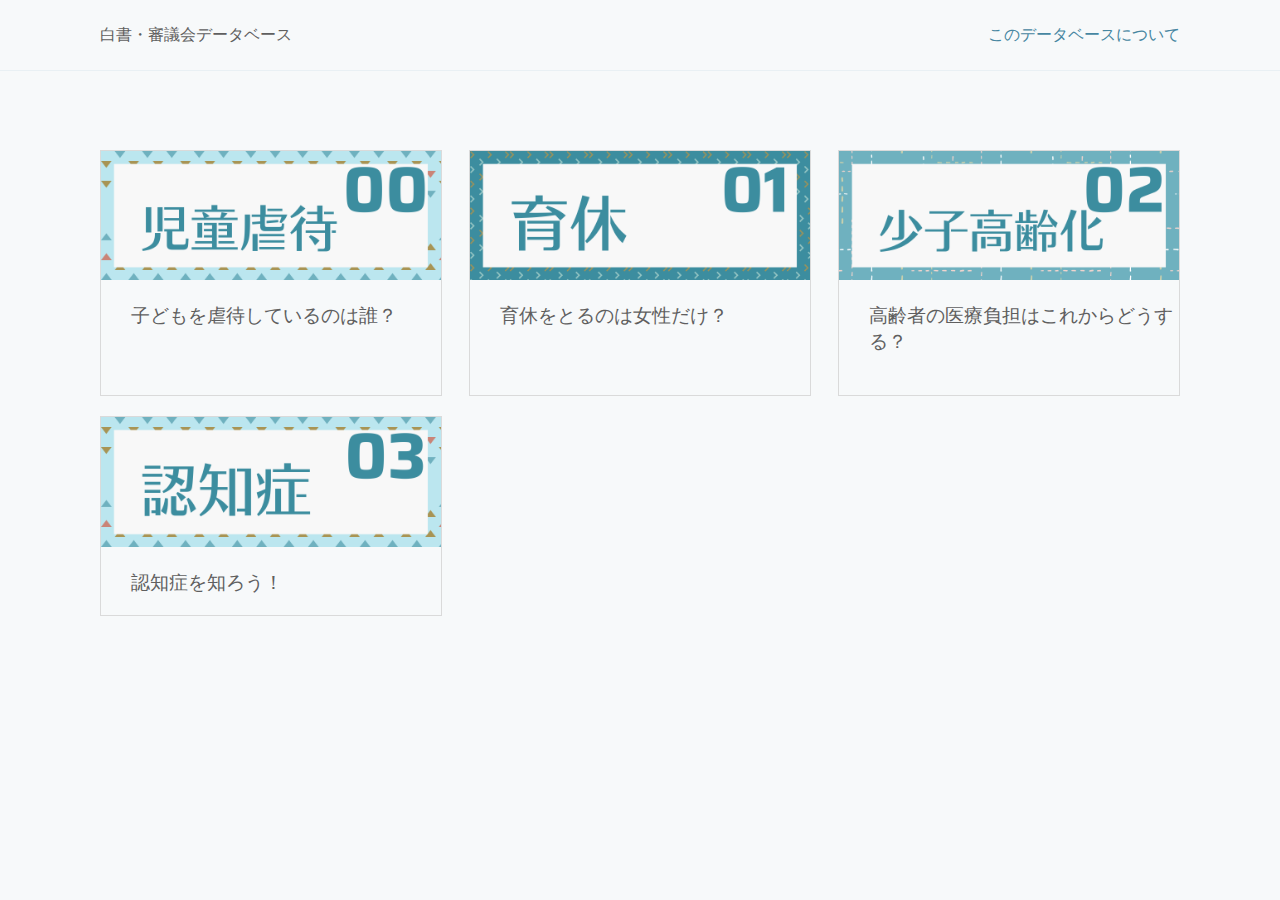
==== index.html @ 22dab5fa "コラムデザイン追加" ====
<!DOCTYPE html>
<html lang="ja" dir="ltr">
  <head>
    <meta charset="utf-8">
    <title>白書コラム</title>
    <link rel="stylesheet" href="stylesheet.css">
  </head>
  <body>
    <header>
      <div class="header_wrapper">
      <div class="header_top">
        <a href="#">白書・審議会データベース</a>
      </div>
      <div class="header_nav">
        <a href="#">このデータベースについて</a>
      </div>
    </header>
    <div class="container">
      <ul class="contents-list">
        <li><a href="colum00.html">
          <div><img src="image/00.png" alt=""></div>
          <p>子どもを虐待しているのは誰？</p></a>
      　</li>

        <li>
          <div><img src="image/01.png" alt=""></div>
          <p>育休をとるのは女性だけ？</p>
    　　</li>

        <li>
         <div><img src="image/02.png" alt=""></div>
         <p>高齢者の医療負担はこれからどうする？</p>
  　    </li>

        <li>
          <div><img src="image/03.png" alt=""></div>
          <p>認知症を知ろう！</p>
        </li>


      </ul>

    </div>
  </body>
</html>
---- stylesheet.css ----
body{
  font-family: 'Hiragino Kaku Gothic Pro', 'ãƒ’ãƒ©ã‚®ãƒŽè§’ã‚´ Pro W3', sans-serif;
	font-size: 1em;
	color: #5F5F5F;
	background-color: #F7F9FA;
  margin: 0;
}

a,a:visited {
	text-decoration: none;
	color: #5F5F5F
}

a:hover {
	opacity: 0.6;
	transition: all 0.5s;
}

header {
	background-color: #F7F9FA;
	border-bottom: solid 1px #E9F0F4;
	width: 100%;
	position: fixed;
	z-index: 100;
}

.header_wrapper {
	height: 70px;
	display: flex;
	justify-content: space-between;
	align-items: center;
	align-content: center;
	max-width: 1080px;
	margin: 0 auto;

}

.header_nav a {
	color: #4686A1;
}

/*コラムメニューページ*/
.container{
  padding: 150px 50px;
}

.contents-list{
  list-style: none;
  display: flex;
  flex-flow: row wrap;
  justify-content: space-between;
  margin: 0 50px;
  padding: 0;
  flex-wrap: wrap;
}

.contents-list li{
  width: 31.5%;
  flex: auto auto 30%;
  margin-bottom: 20px;
  border: 1px solid #dadada;
  transition: all .5s;
}

.contents-list li:hover{
  cursor: pointer;
  transform: translateY(-2px);
  box-shadow: 5px 8px 10px #555555;
  opacity: 0.8;
}

.contents-list li:empty{
  border: none;
}

.contents-list img{
  width: 100%;
}

.contents-list p{
  padding-left: 30px;
  font-size: 19px;
}


/*コラムページ*/
.container-colum {
  padding: 150px 250px;
}

.container-colum h1{
  font-size: 45px;
  color: #3C8D9F;
}

.contents-colum {
  margin-top: 20px;
  padding: 30px 2px;
  font-size: 21px;
  border-top: 3px solid #3C8D9F;
}

.contents-colum p{
  text-indent: 2em;
  line-height: 45px;
  padding-bottom: 10px;
}

.contents-colum img{
  width: 80%;
  margin: 30px auto;
}

.colum-img{
  text-align: center;
}
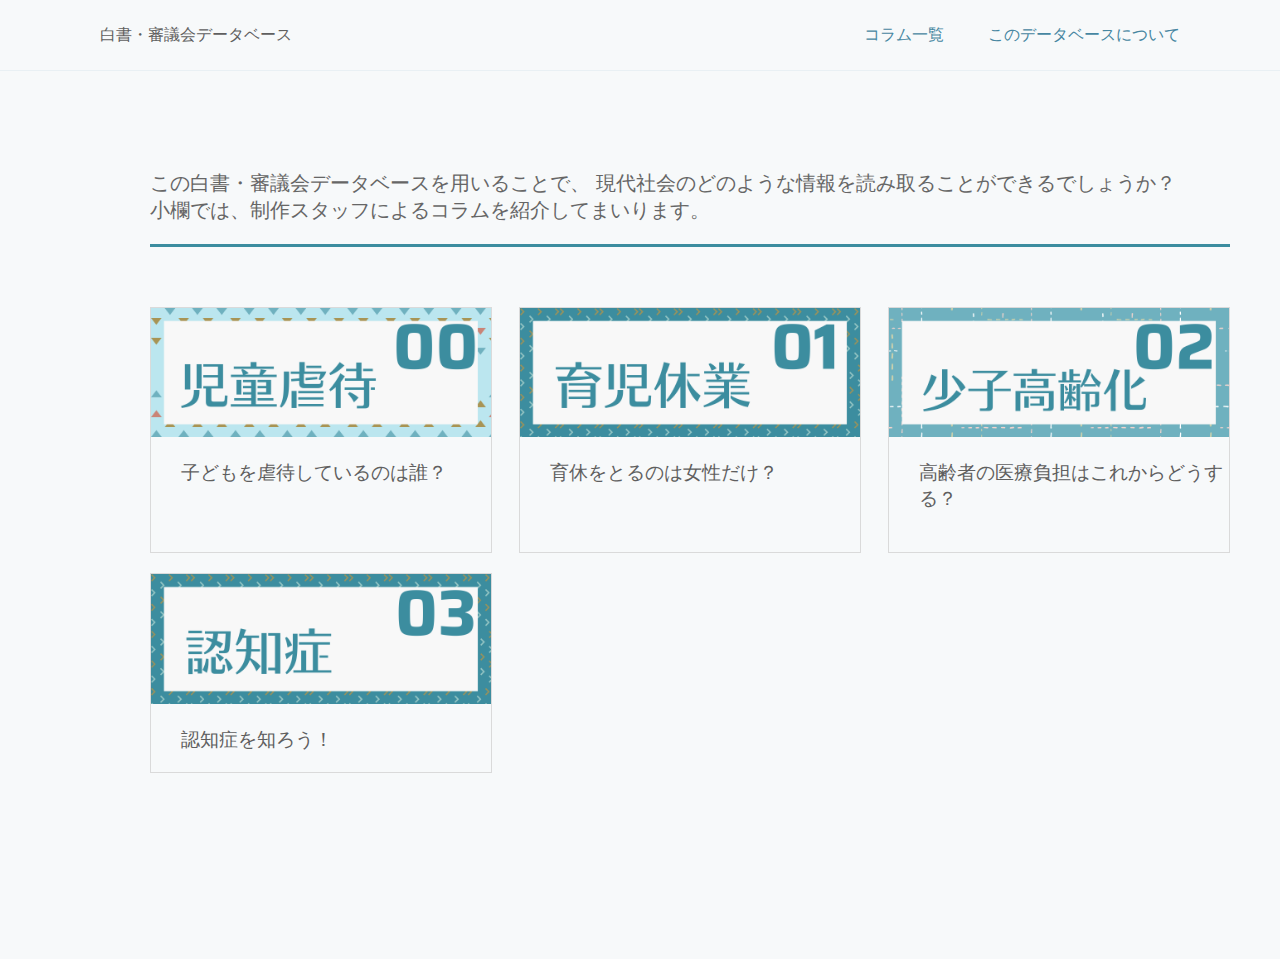
==== commit a8960349: "微調整" ====
--- a/index.html
+++ b/index.html
@@ -2,8 +2,10 @@
 <html lang="ja" dir="ltr">
   <head>
     <meta charset="utf-8">
+    <meta name="viewport" content="width=device-width,initial-scale=1">
     <title>白書コラム</title>
     <link rel="stylesheet" href="stylesheet.css">
+    <link rel="stylesheet" href="responsive.css">
   </head>
   <body>
     <header>
@@ -12,29 +14,35 @@
         <a href="#">白書・審議会データベース</a>
       </div>
       <div class="header_nav">
+        <a href="./index.html">コラム一覧</a>
         <a href="#">このデータベースについて</a>
       </div>
     </header>
     <div class="container">
+      <div class="container-head">
+        <p>この白書・審議会データベースを用いることで、
+          現代社会のどのような情報を読み取ることができるでしょうか？<br>
+          小欄では、制作スタッフによるコラムを紹介してまいります。</p>
+      </div>
       <ul class="contents-list">
         <li><a href="colum00.html">
           <div><img src="image/00.png" alt=""></div>
           <p>子どもを虐待しているのは誰？</p></a>
       　</li>
 
-        <li>
+        <li><a href="colum01.html">
           <div><img src="image/01.png" alt=""></div>
-          <p>育休をとるのは女性だけ？</p>
+          <p>育休をとるのは女性だけ？</p></a>
     　　</li>
 
-        <li>
+        <li><a href="colum02.html">
          <div><img src="image/02.png" alt=""></div>
-         <p>高齢者の医療負担はこれからどうする？</p>
+         <p>高齢者の医療負担はこれからどうする？</p></a>
   　    </li>
 
-        <li>
+        <li><a href="colum03.html">
           <div><img src="image/03.png" alt=""></div>
-          <p>認知症を知ろう！</p>
+          <p>認知症を知ろう！</p></a>
         </li>
 
 
--- a/stylesheet.css
+++ b/stylesheet.css
@@ -36,12 +36,23 @@
 }
 
 .header_nav a {
+  padding-left: 40px;
 	color: #4686A1;
 }
 
 /*コラムメニューページ*/
 .container{
-  padding: 150px 50px;
+  padding: 150px;
+  max-width: 1080px;
+  width: 89%;
+  margin: 0 auto;
+}
+
+.container-head{
+  font-size: 20px;
+  color: #666666;
+  border-bottom: 3px solid #3C8D9F;
+  margin-bottom: 60px;
 }
 
 .contents-list{
@@ -49,7 +60,6 @@
   display: flex;
   flex-flow: row wrap;
   justify-content: space-between;
-  margin: 0 50px;
   padding: 0;
   flex-wrap: wrap;
 }
@@ -88,9 +98,19 @@
   padding: 150px 250px;
 }
 
-.container-colum h1{
+
+.container-colum-title{
+  color: #3C8D9F;
+}
+
+.container-colum-title h1{
   font-size: 45px;
-  color: #3C8D9F;
+}
+
+.container-colum-title h3{
+  font-size: 23px;
+  margin: 0;
+  line-height: 10px;
 }
 
 .contents-colum {
@@ -100,7 +120,7 @@
   border-top: 3px solid #3C8D9F;
 }
 
-.contents-colum p{
+.text{
   text-indent: 2em;
   line-height: 45px;
   padding-bottom: 10px;
@@ -114,3 +134,14 @@
 .colum-img{
   text-align: center;
 }
+
+.colum-backdata{
+  margin-top: 50px;
+  border: 5px double #3C8D9F;
+  padding: 20px 25px;
+}
+
+.colum-backdata h5{
+  font-size: 21px;
+  padding-top: 10px;
+}
--- a/responsive.css
+++ b/responsive.css
@@ -0,0 +1,136 @@
+/*タブレット向けレイアウト*/
+@media all and (max-width: 1025px){
+  .header_wrapper {
+		width: 89%;
+		margin: 0 auto;
+	}
+
+  /*コラムメニューページ*/
+  .container{
+    padding: 120px 40px;
+  }
+
+  .contents-list li{
+    width: 47%;
+    flex: auto auto 50%;
+    margin-bottom: 30px;
+  }
+
+  .contents-list p{
+    padding-left: 10px;
+    font-size: 17px;
+  }
+
+  /*コラムページ*/
+  .container-colum{
+    padding: 100px 70px;
+  }
+
+  .container-colum-title h1{
+    font-size: 37px;
+  }
+
+  .container-colum-title h3{
+    font-size: 20px;
+    margin: 0;
+    line-height: 15px;
+  }
+
+  .container-colum-title p{
+    font-size: 17px;
+  }
+
+  .colum-backdata{
+    line-height: 30px;
+  }
+
+  .colum-backdata span{
+    font-size: 16px;
+  }
+}
+
+/*スマホ向けレイアウト*/
+@media all and (max-width: 670px){
+
+  .header_nav {
+		display: none;
+	}
+
+  /*コラムメニューページ*/
+  .container{
+    padding: 100px 0;
+  }
+
+  .contents-list{
+    margin: 30px;
+    justify-content: none;
+  }
+
+  .contents-list li{
+    width: 90%;
+    flex: auto auto 100%;
+    margin-bottom: 30px;
+  }
+
+  .contents-list p{
+    padding-left: 5px;
+    font-size: 14px;
+  }
+
+  /*コラムページ*/
+  .container-colum{
+    padding: 100px 20px;
+  }
+
+  .container-colum-title h1{
+    font-size: 20px;
+  }
+
+  .container-colum-title h3{
+    font-size: 11px;
+    margin: 0;
+    line-height: 15px;
+  }
+
+  .container-colum-title p{
+    font-size: 9px;
+  }
+
+  .contents-colum{
+    padding: 20px 0;
+    font-size: 15px;
+  }
+
+  .text{
+    line-height: 22px;
+  }
+
+  .contents-colum img{
+    width: 100%;
+    margin: 15px auto;
+  }
+
+  .colum-backdata{
+    line-height: 30px;
+    font-size: 13px;
+  }
+
+  .colum-backdata h3{
+    font-size: 18px;
+  }
+
+  .colum-backdata h5{
+    font-size: 15px;
+    padding-top: 10px;
+  }
+
+  .colum-backdata p{
+    line-height: 17px;
+  }
+
+  .colum-backdata span{
+    font-size: 12px;
+    word-wrap: break-word;
+  }
+
+}
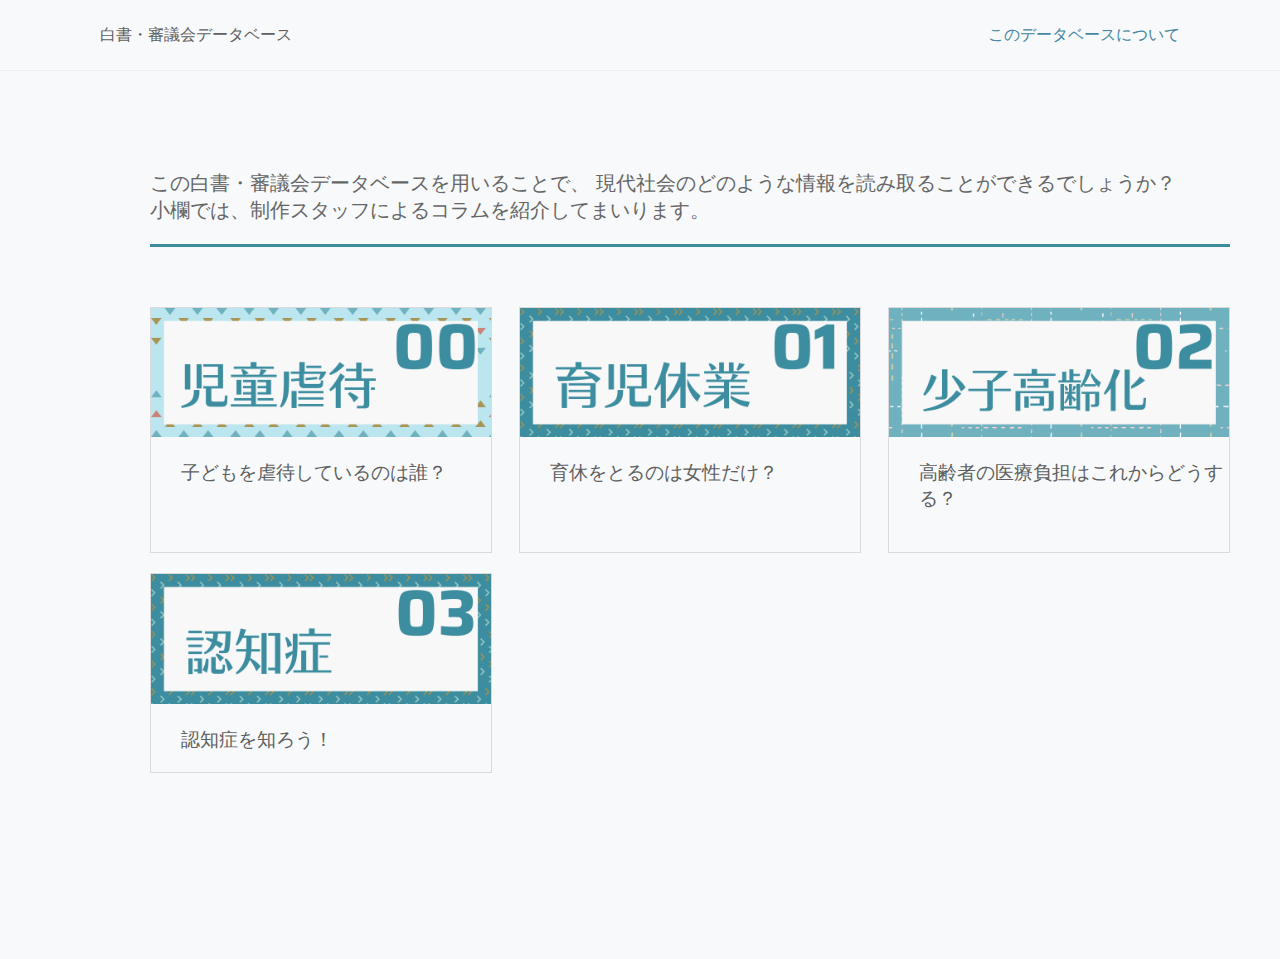
==== commit 7aa80b06: "ヘッダー" ====
--- a/index.html
+++ b/index.html
@@ -14,7 +14,6 @@
         <a href="#">白書・審議会データベース</a>
       </div>
       <div class="header_nav">
-        <a href="./index.html">コラム一覧</a>
         <a href="#">このデータベースについて</a>
       </div>
     </header>
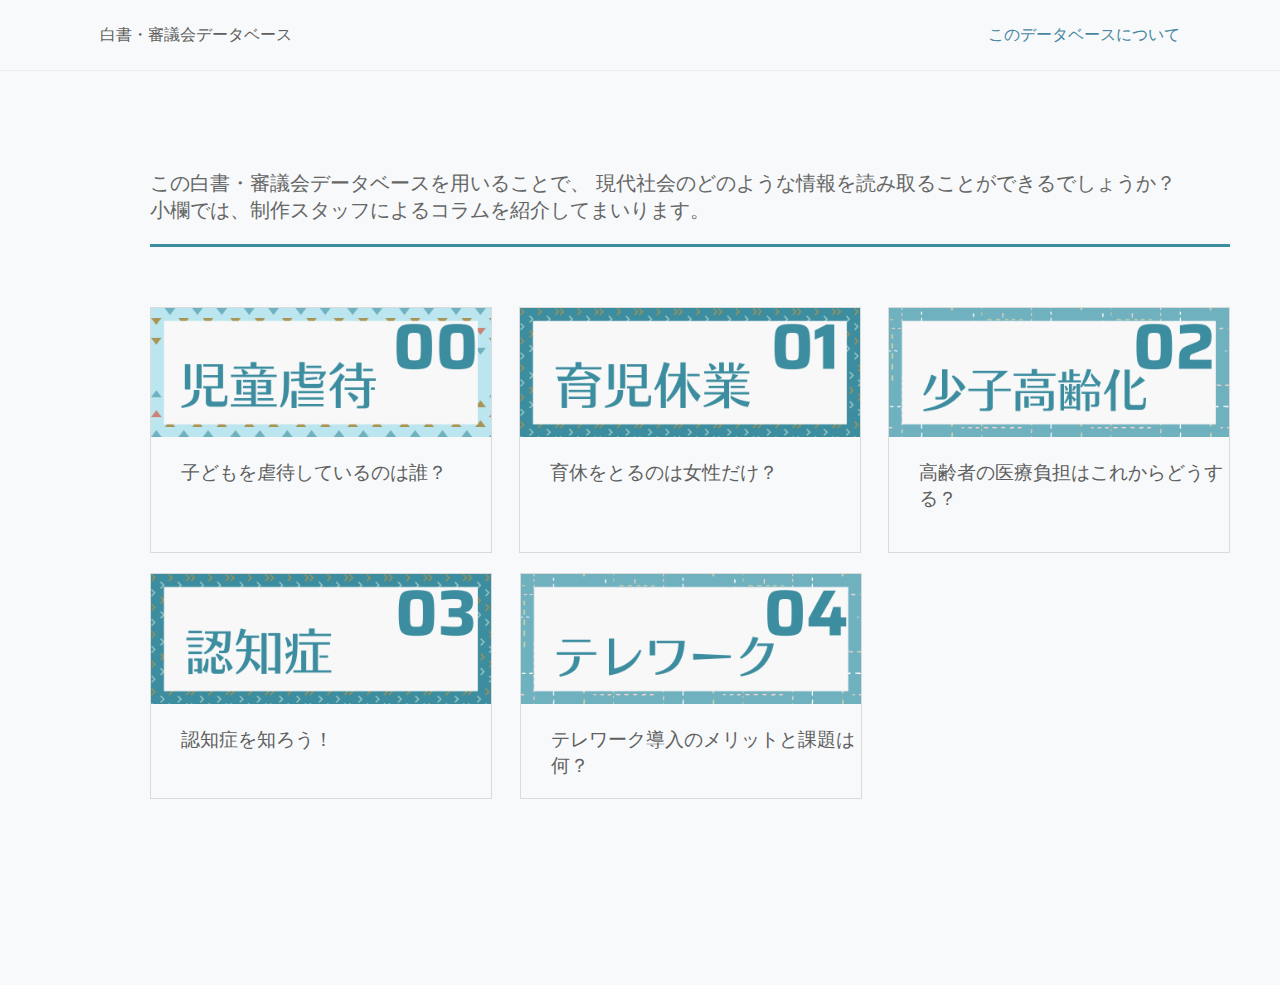
==== commit 94010c90: "コラム４" ====
--- a/index.html
+++ b/index.html
@@ -44,6 +44,14 @@
           <p>認知症を知ろう！</p></a>
         </li>
 
+        <li><a href="colum04.html">
+          <div><img src="image/04.png" alt=""></div>
+          <p>テレワーク導入のメリットと課題は何？</p></a>
+        </li>
+
+        <li></li>
+
+
 
       </ul>
 
--- a/stylesheet.css
+++ b/stylesheet.css
@@ -81,6 +81,8 @@
 
 .contents-list li:empty{
   border: none;
+  transform: none;
+  box-shadow: none;
 }
 
 .contents-list img{
--- a/responsive.css
+++ b/responsive.css
@@ -8,6 +8,10 @@
   /*コラムメニューページ*/
   .container{
     padding: 120px 40px;
+  }
+
+  .container-head{
+    font-size: 15px;
   }
 
   .contents-list li{
@@ -59,6 +63,10 @@
   /*コラムメニューページ*/
   .container{
     padding: 100px 0;
+  }
+
+  .container-head{
+    font-size: 12px;
   }
 
   .contents-list{
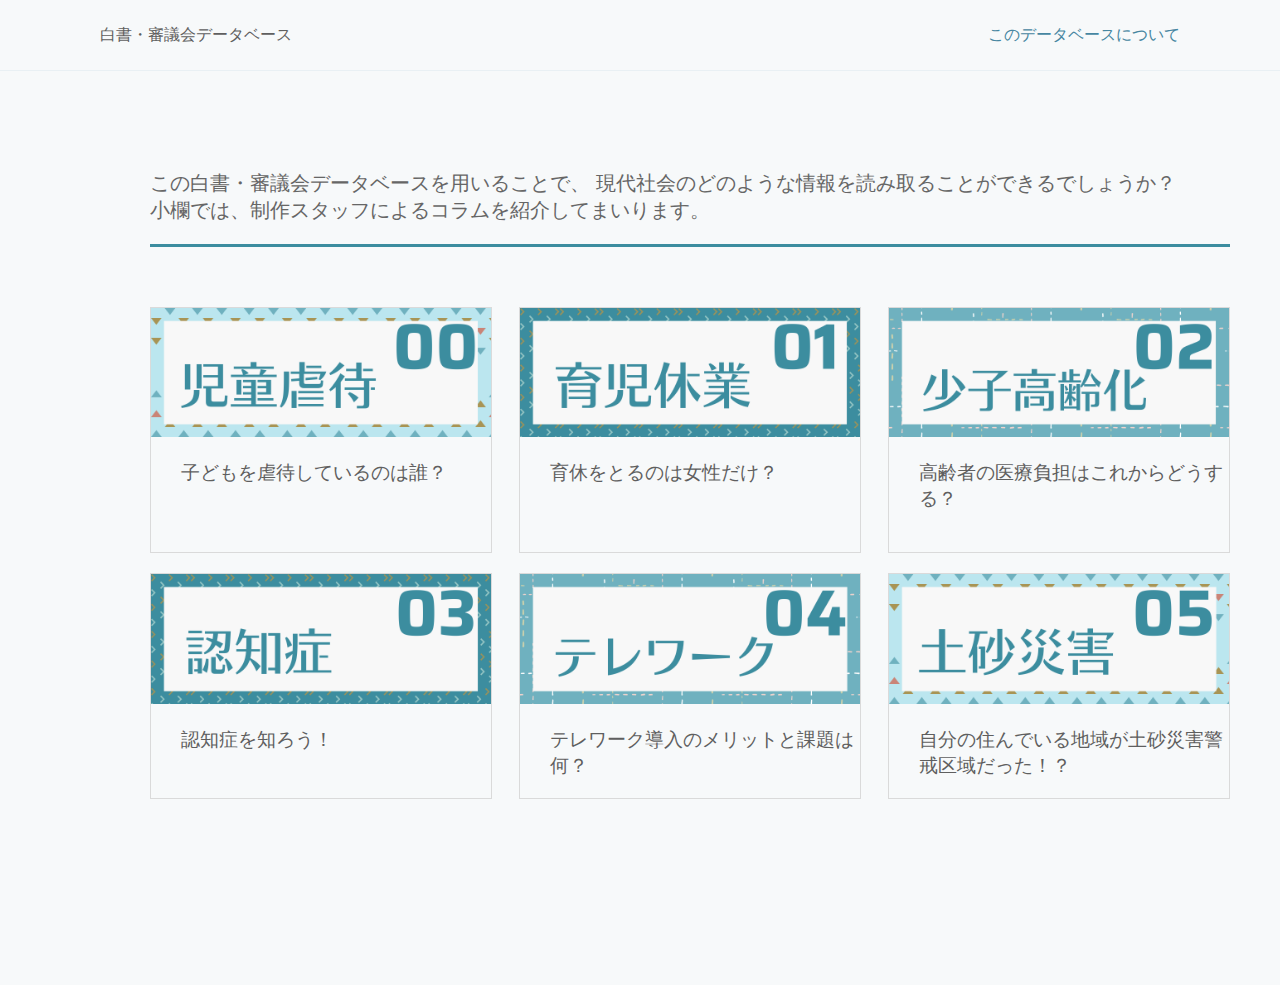
==== commit 0e1ed8b3: "コラム５" ====
--- a/index.html
+++ b/index.html
@@ -49,7 +49,10 @@
           <p>テレワーク導入のメリットと課題は何？</p></a>
         </li>
 
-        <li></li>
+        <li><a href="colum05.html">
+          <div><img src="image/05.png" alt=""></div>
+          <p>自分の住んでいる地域が土砂災害警戒区域だった！？</p></a>
+        </li>
 
 
 
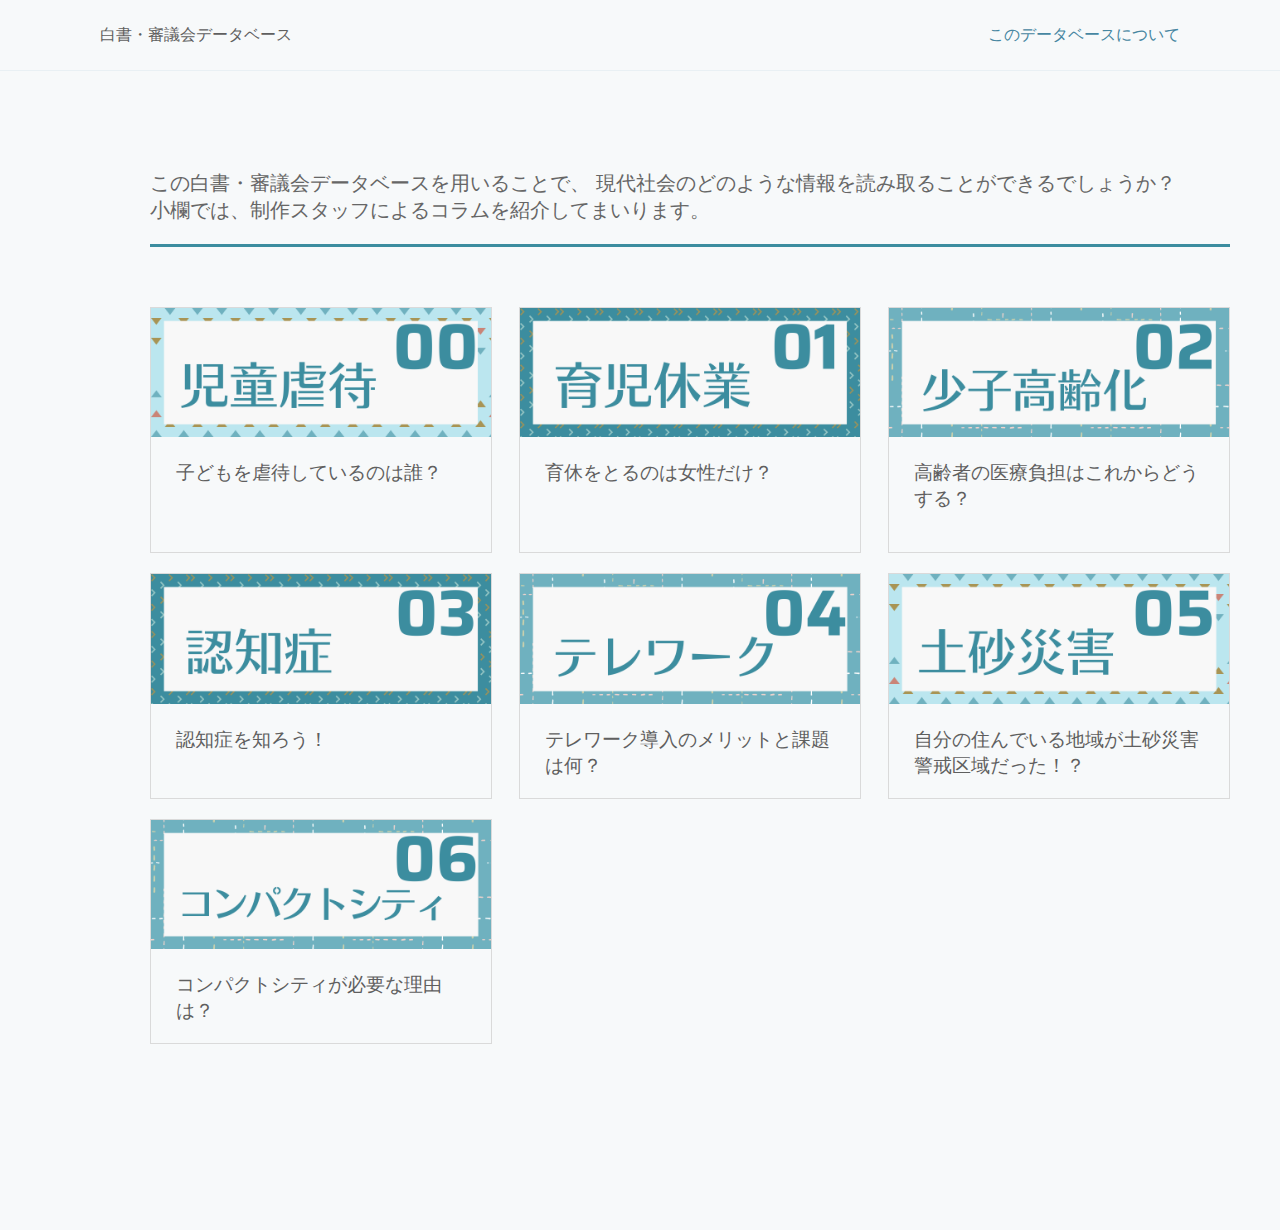
==== commit 313689fe: "コラム６" ====
--- a/index.html
+++ b/index.html
@@ -54,6 +54,11 @@
           <p>自分の住んでいる地域が土砂災害警戒区域だった！？</p></a>
         </li>
 
+        <li><a href="colum06.html">
+          <div><img src="image/06.png" alt=""></div>
+          <p>コンパクトシティが必要な理由は？</p></a>
+        </li>
+
 
 
       </ul>
--- a/stylesheet.css
+++ b/stylesheet.css
@@ -90,7 +90,7 @@
 }
 
 .contents-list p{
-  padding-left: 30px;
+  padding: 0 25px;
   font-size: 19px;
 }
 
@@ -137,6 +137,16 @@
   text-align: center;
 }
 
+.colum06 .colum-img img{
+  width: 50%;
+  display: flex;
+  float: left;
+}
+
+.colum06 .colum-img img:nth-child(2) {
+    margin: 0 10px;
+  }
+
 .colum-backdata{
   margin-top: 50px;
   border: 5px double #3C8D9F;
--- a/responsive.css
+++ b/responsive.css
@@ -109,6 +109,11 @@
     font-size: 15px;
   }
 
+  .colum06 .colum-img img{
+    width: 95%;
+    margin: 5px auto;
+  }
+
   .text{
     line-height: 22px;
   }
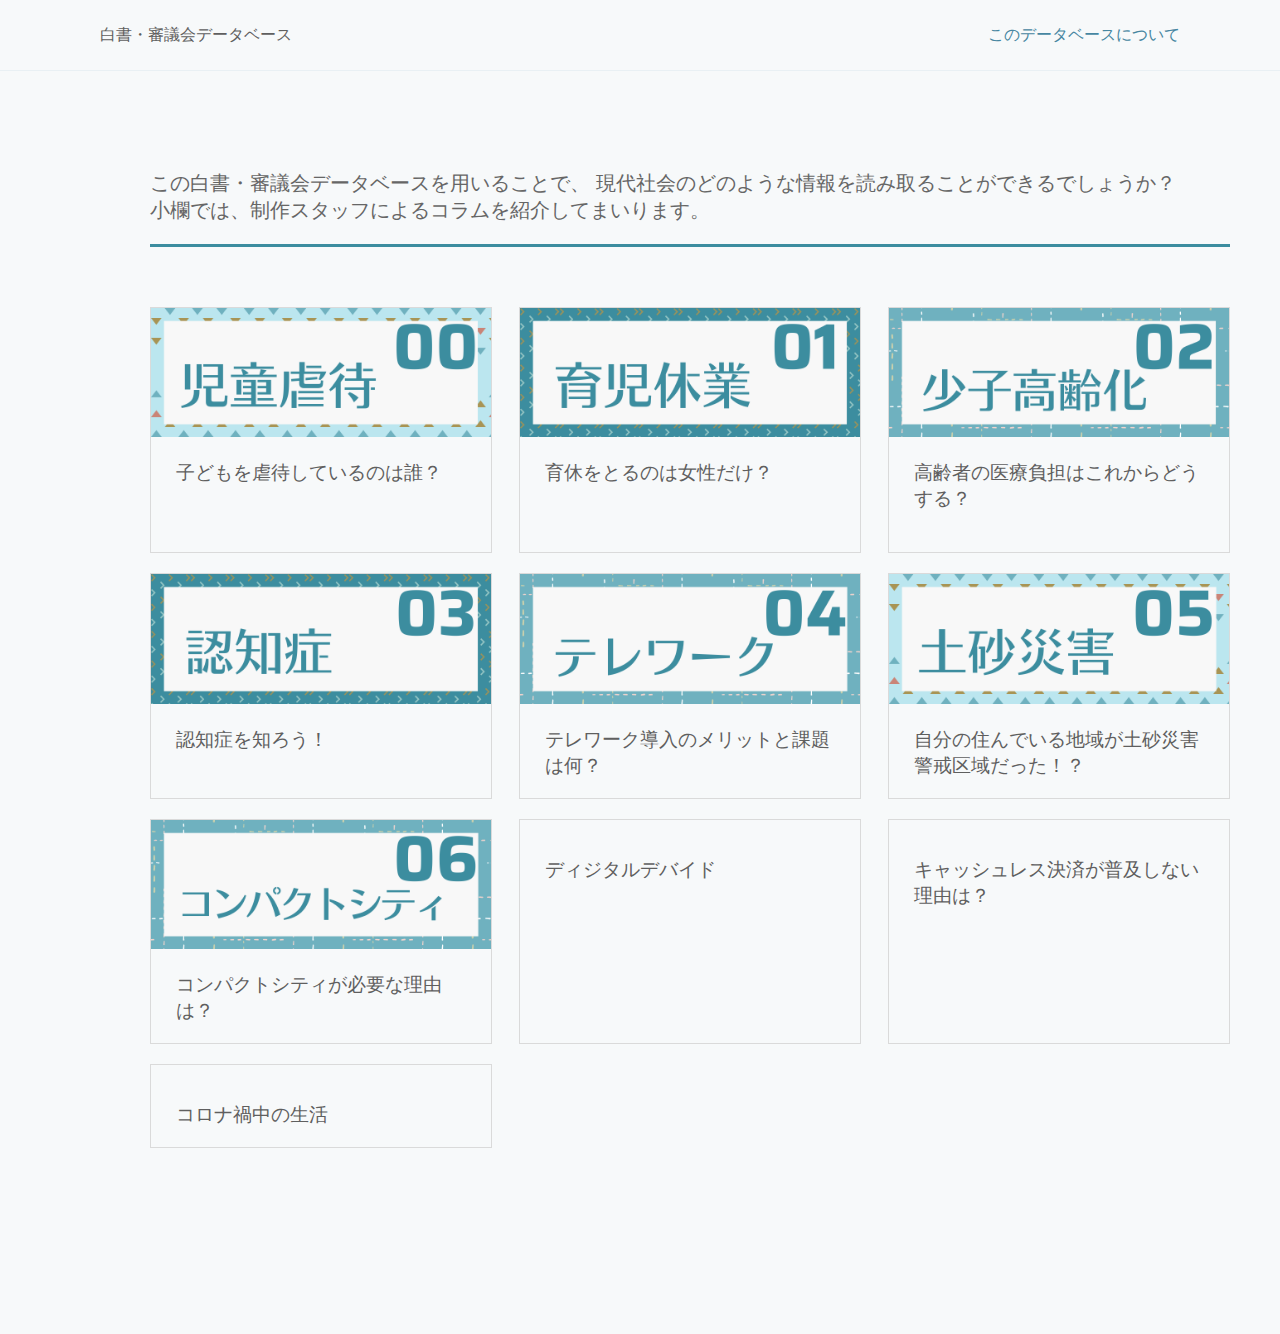
==== commit b8342248: "Add files via upload" ====
--- a/index.html
+++ b/index.html
@@ -59,6 +59,21 @@
           <p>コンパクトシティが必要な理由は？</p></a>
         </li>
 
+        <li><a href="colum07.html">
+          <div><img src="image/07.png" alt=""></div>
+          <p>ディジタルデバイド</p></a>
+        </li>
+
+        <li><a href="colum08.html">
+          <div><img src="image/08.png" alt=""></div>
+          <p>キャッシュレス決済が普及しない理由は？</p></a>
+        </li>
+
+        <li><a href="colum09.html">
+          <div><img src="image/09.png" alt=""></div>
+          <p>コロナ禍中の生活</p></a>
+        </li>
+
 
 
       </ul>
